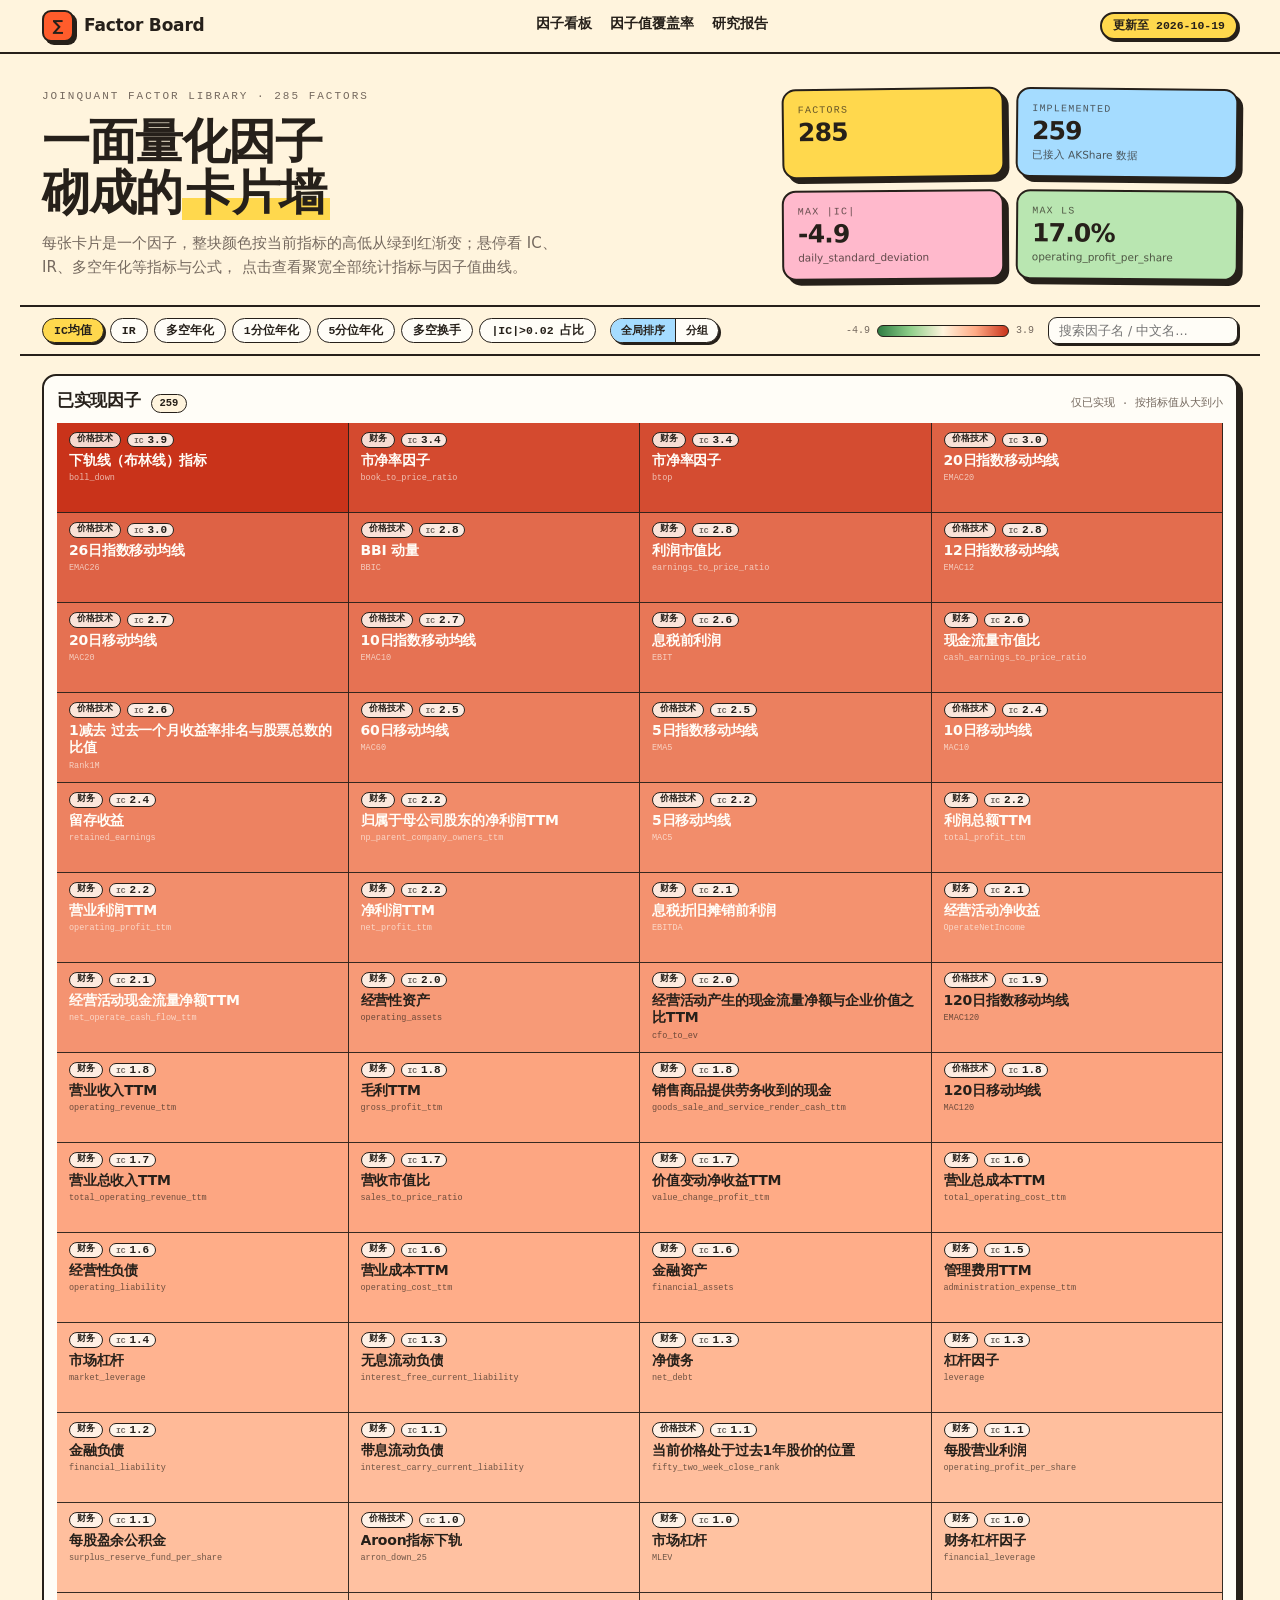
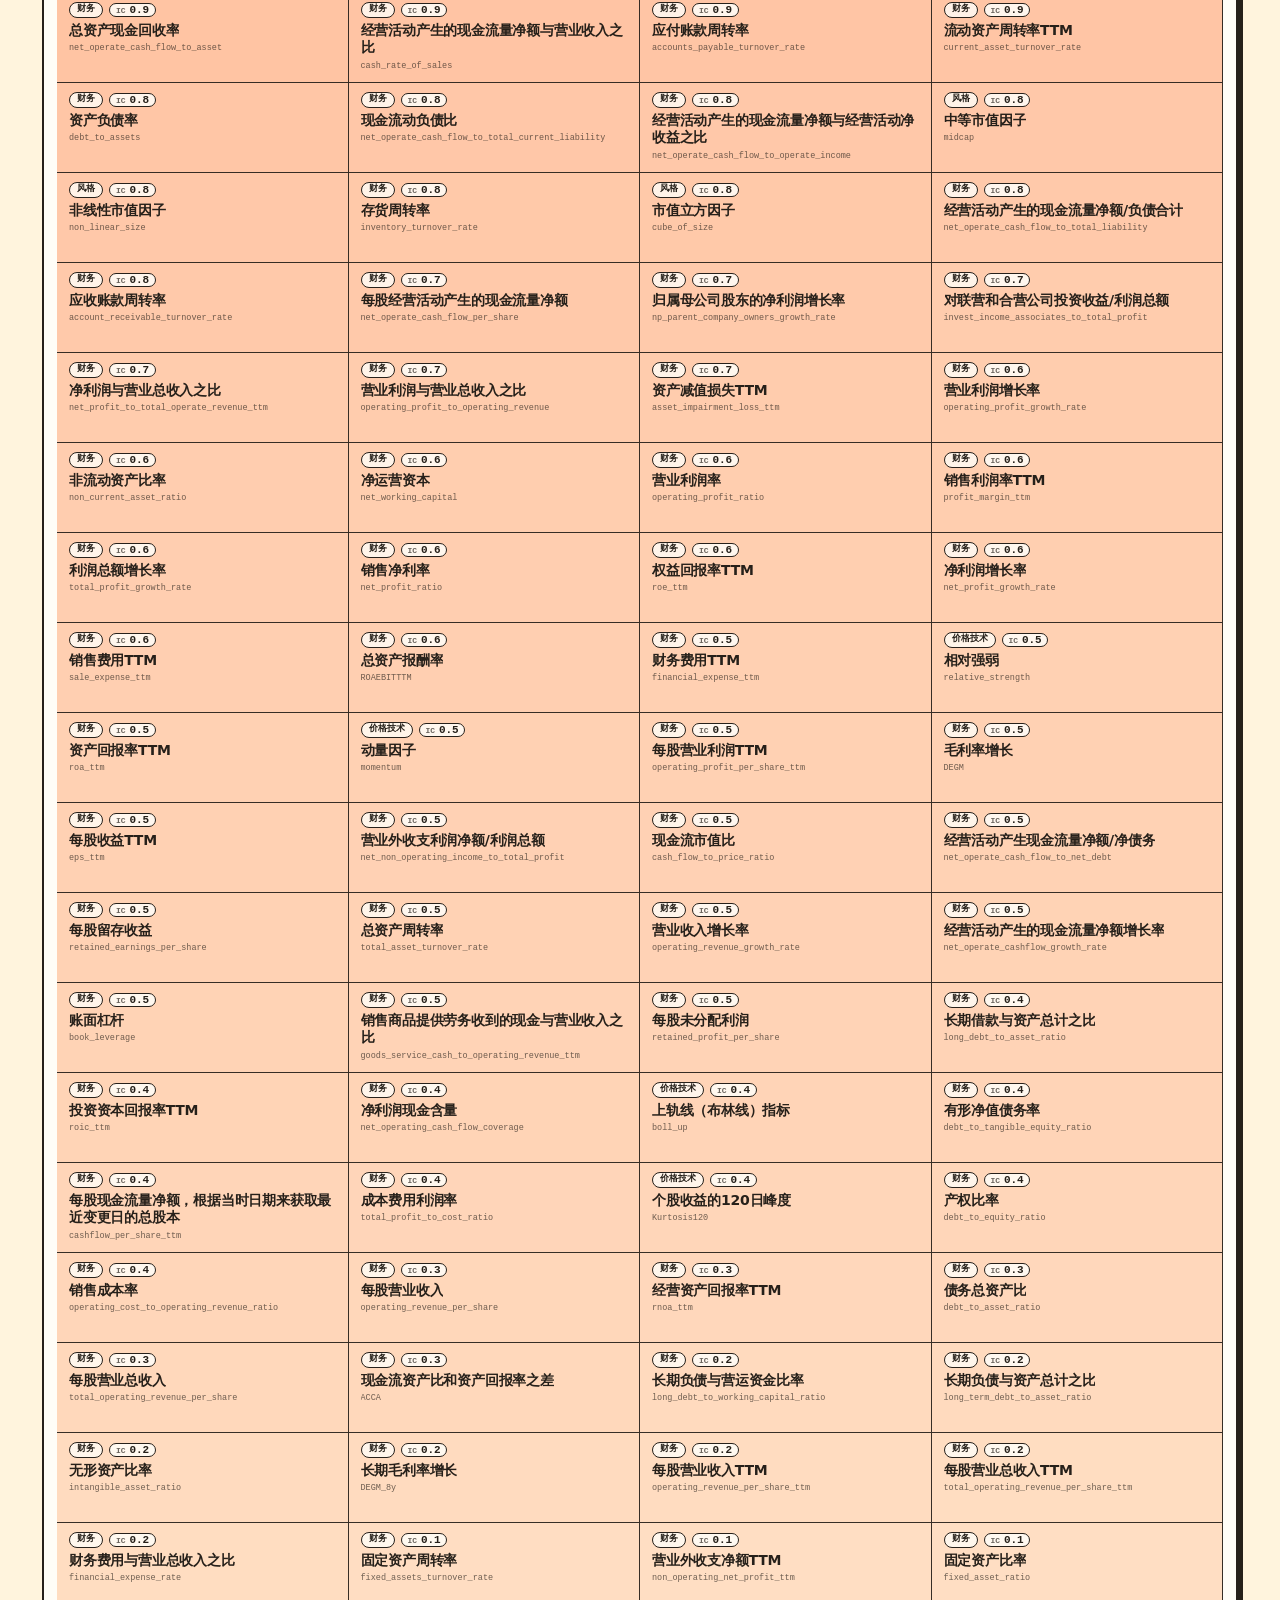
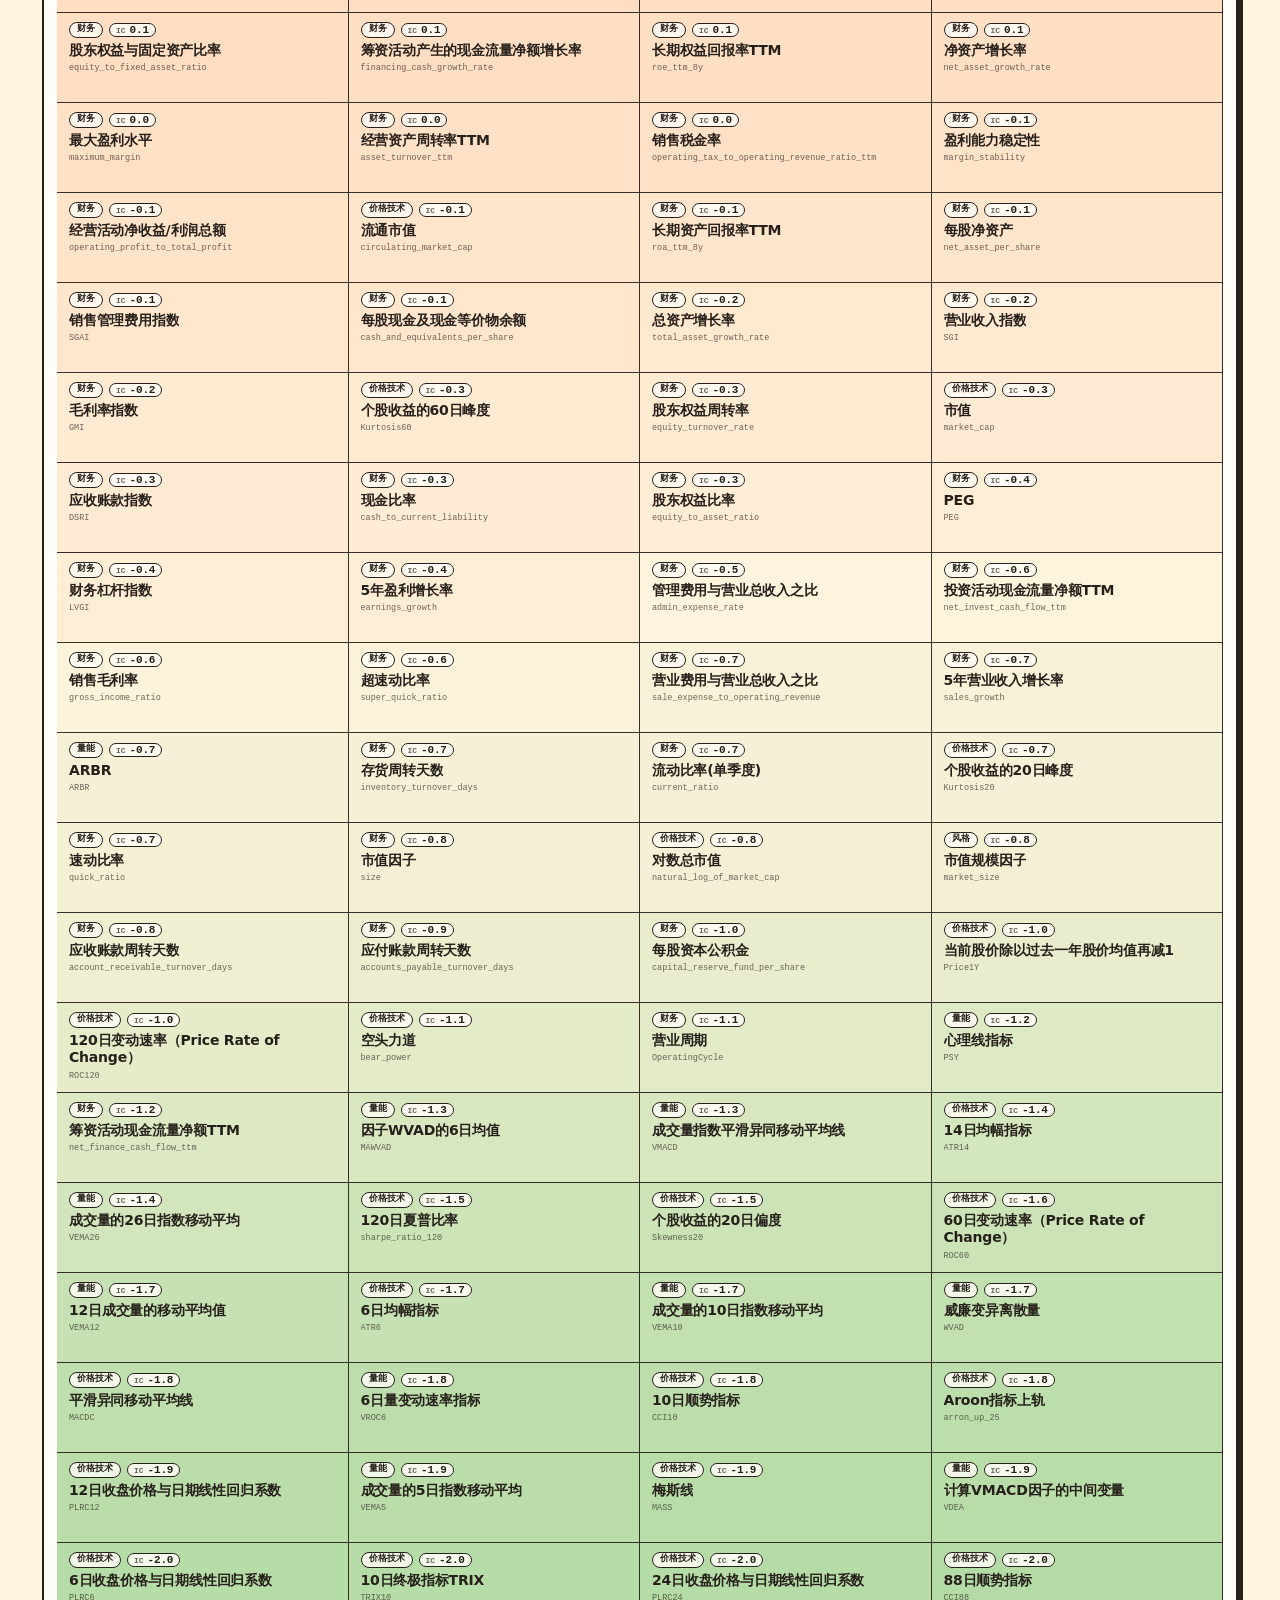
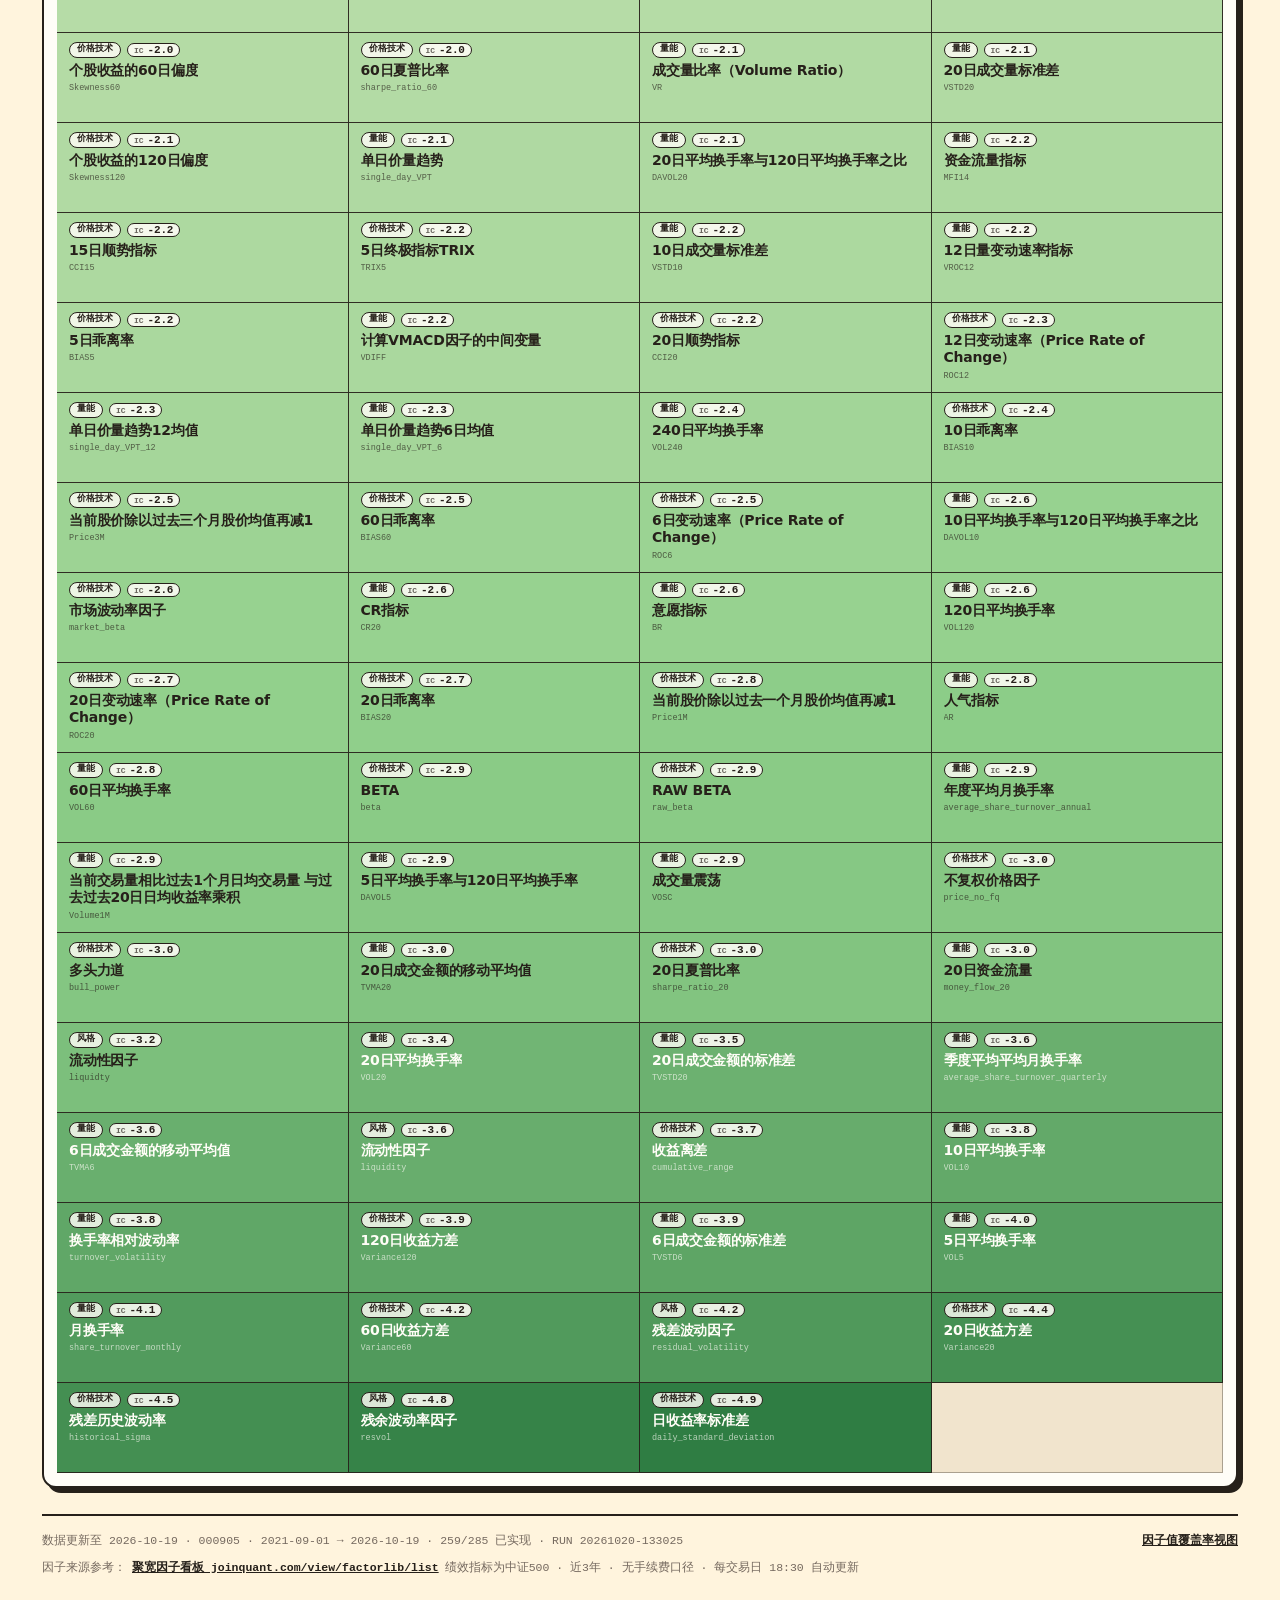
==== docs/index.html @ 03ec350a "first commit" ====
<!DOCTYPE html>
<html lang="zh-CN">
<head>
  <meta charset="utf-8" />
  <meta name="viewport" content="width=device-width, initial-scale=1" />
  <title>一面量化因子砌成的卡片墙 · 因子看板</title>
  <link rel="stylesheet" href="./assets/dashboard.css" />
</head>
<body>
  <nav class="navbar">
    <div class="navbar-inner">
      <div class="brand">
        <span class="brand-mark">∑</span>
        <span>Factor Board</span>
      </div>
      <div class="nav-links">
        <a href="#board">因子看板</a>
        <a href="./values.html">因子值覆盖率</a>
        <a href="../report.md">研究报告</a>
      </div>
      <span class="pill yellow mono" id="run-pill">RUN —</span>
    </div>
  </nav>

  <main class="wrap">
    <header class="hero">
      <div>
        <div class="eyebrow">JoinQuant Factor Library · 285 Factors</div>
        <h1>一面量化因子<br />砌成的<span class="hl">卡片墙</span></h1>
        <p class="lede">
          每张卡片是一个因子，整块颜色按当前指标的高低从绿到红渐变；悬停看 IC、IR、多空年化等指标与公式，
          点击查看聚宽全部统计指标与因子值曲线。
        </p>
      </div>
      <div class="hero-stats" id="hero-stats"></div>
    </header>

    <div class="toolbar" id="toolbar">
      <div class="toolbar-inner">
        <div class="metric-chips" id="metric-chips"></div>
        <div class="layout-chips" id="layout-chips">
          <button type="button" class="lchip" data-layout="global" aria-pressed="true">全局排序</button>
          <button type="button" class="lchip" data-layout="group" aria-pressed="false">分组</button>
        </div>
        <div class="legend">
          <span class="legend-label" id="legend-low">—</span>
          <span class="legend-bar" id="legend-bar"></span>
          <span class="legend-label" id="legend-high">—</span>
        </div>
        <input class="search-box" id="search" type="search" placeholder="搜索因子名 / 中文名…" aria-label="搜索因子" />
      </div>
    </div>

    <div id="board">
      <div class="empty">正在加载因子数据…</div>
    </div>

    <footer>
      <div class="footer-row">
        <span id="footer-meta">—</span>
        <a href="./values.html">因子值覆盖率视图</a>
      </div>
      <div class="footer-row footer-source">
        <span>因子来源参考：</span>
        <a href="https://www.joinquant.com/view/factorlib/list" target="_blank" rel="noopener">聚宽因子看板 joinquant.com/view/factorlib/list</a>
        <span class="footer-note">绩效指标为中证500 · 近3年 · 无手续费口径 · 每交易日 18:30 自动更新</span>
      </div>
    </footer>
  </main>

  <div class="tip" id="tip" role="tooltip"></div>

  <div class="modal" id="modal" aria-hidden="true" role="dialog" aria-modal="true">
    <div class="modal-panel" id="modal-panel">
      <button class="modal-close" id="modal-close" type="button" aria-label="关闭">×</button>
      <div id="modal-body"></div>
    </div>
  </div>

  <script src="./assets/echarts.min.js"></script>
  <script src="./data/factor-metrics.js"></script>
  <script src="./assets/dashboard.js"></script>
  <noscript>
    <p style="max-width:1240px;margin:0 auto;padding:24px;">本页面需要启用 JavaScript 才能渲染因子卡片墙。</p>
  </noscript>
</body>
</html>
---- docs/assets/dashboard.css ----
:root {
  --bg: #fff4dd;
  --surface: #fffdf7;
  --text: #26201a;
  --muted: #75695f;
  --orange: #ff5c2b;
  --yellow: #ffd84d;
  --pink: #ffb9cc;
  --blue: #a5dcff;
  --green: #b9e6b1;
  --border: 2px solid var(--text);
  --shadow-sm: 3px 3px 0 var(--text);
  --shadow-md: 5px 5px 0 var(--text);
  --shadow-lg: 7px 7px 0 var(--text);
  --radius-sm: 10px;
  --radius-md: 14px;
  --radius-lg: 20px;
  --grid: #eadfcb;
  --neutral: #f7efdd;
}

* { box-sizing: border-box; }

html { scroll-behavior: smooth; }

body {
  margin: 0;
  background: var(--bg);
  color: var(--text);
  font-family: Inter, ui-sans-serif, system-ui, -apple-system, "PingFang SC",
    "Hiragino Sans GB", "Microsoft YaHei", sans-serif;
  line-height: 1.6;
  overflow-x: hidden;
  -webkit-font-smoothing: antialiased;
}

.wrap { max-width: 1240px; margin: 0 auto; padding: 0 22px 64px; }

.mono { font-family: ui-monospace, SFMono-Regular, Menlo, Monaco, Consolas, monospace; }

/* ---------------- navbar ---------------- */
.navbar {
  position: sticky;
  top: 0;
  z-index: 40;
  background: var(--bg);
  border-bottom: var(--border);
}
.navbar-inner {
  max-width: 1240px;
  margin: 0 auto;
  padding: 10px 22px;
  display: flex;
  align-items: center;
  justify-content: space-between;
  gap: 16px;
}
.brand { display: flex; align-items: center; gap: 10px; font-weight: 900; font-size: 17px; letter-spacing: -0.2px; }
.brand-mark {
  width: 32px; height: 32px; display: grid; place-items: center;
  background: var(--orange); border: var(--border); border-radius: 9px;
  box-shadow: var(--shadow-sm); font-size: 15px;
}
.nav-links { display: flex; gap: 18px; font-size: 13.5px; }
.nav-links a {
  color: var(--text); text-decoration: none; font-weight: 700;
  padding-bottom: 2px; border-bottom: 2px solid transparent;
}
.nav-links a:hover, .nav-links a:focus-visible { border-bottom-color: var(--orange); }
.pill {
  display: inline-flex; align-items: center; gap: 6px;
  border: var(--border); border-radius: 999px; padding: 3px 11px;
  font-family: ui-monospace, SFMono-Regular, Menlo, Consolas, monospace;
  font-size: 11.5px; font-weight: 700; background: var(--surface);
  box-shadow: 2px 2px 0 var(--text); white-space: nowrap;
}
.pill.yellow { background: var(--yellow); }
.pill.green { background: var(--green); }
.pill.pink { background: var(--pink); }
.pill.blue { background: var(--blue); }

/* ---------------- hero ---------------- */
.hero {
  display: grid;
  grid-template-columns: 1.4fr 0.9fr;
  gap: 30px;
  align-items: center;
  padding: 34px 0 26px;
}
.eyebrow {
  font-family: ui-monospace, SFMono-Regular, Menlo, Consolas, monospace;
  font-size: 11px; letter-spacing: 2px; text-transform: uppercase;
  color: var(--muted); margin-bottom: 10px;
}
h1 {
  font-family: ui-rounded, "Hiragino Sans GB", "PingFang SC", system-ui, sans-serif;
  font-size: clamp(30px, 4vw, 48px);
  line-height: 1.08;
  font-weight: 900;
  letter-spacing: -1.4px;
  margin: 0 0 12px;
}
h1 .hl { background: linear-gradient(transparent 60%, var(--yellow) 60%); padding: 0 4px; }
.lede { font-size: 15px; color: var(--muted); margin: 0; max-width: 56ch; }

.hero-stats { display: grid; grid-template-columns: 1fr 1fr; gap: 12px; }
.hero-sticker {
  border: var(--border); border-radius: var(--radius-md);
  box-shadow: var(--shadow-md); padding: 12px 14px; background: var(--surface);
}
.hero-sticker:nth-child(1) { background: var(--yellow); transform: rotate(-0.7deg); }
.hero-sticker:nth-child(2) { background: var(--blue); transform: rotate(0.6deg); }
.hero-sticker:nth-child(3) { background: var(--pink); transform: rotate(-0.4deg); }
.hero-sticker:nth-child(4) { background: var(--green); transform: rotate(0.5deg); }
.hero-sticker .k {
  font-family: ui-monospace, Menlo, monospace; font-size: 10px; letter-spacing: 1.2px;
  text-transform: uppercase; color: rgba(38, 32, 26, 0.7);
}
.hero-sticker .v {
  font-family: ui-rounded, "Hiragino Sans GB", system-ui, sans-serif;
  font-size: 25px; font-weight: 900; line-height: 1.15; letter-spacing: -0.8px;
}
.hero-sticker .n { font-size: 10.5px; color: rgba(38, 32, 26, 0.72); }

/* ---------------- toolbar ---------------- */
.toolbar {
  position: sticky;
  top: 53px;
  z-index: 30;
  background: var(--bg);
  border-top: var(--border);
  border-bottom: var(--border);
  margin: 0 -22px 18px;
  padding: 10px 22px;
}
.toolbar-inner {
  max-width: 1240px; margin: 0 auto;
  display: flex; align-items: center; gap: 14px; flex-wrap: wrap;
}
.metric-chips { display: flex; gap: 6px; flex-wrap: wrap; }
.mchip {
  border: 1.5px solid var(--text); border-radius: 999px; background: var(--surface);
  padding: 4px 11px; font-size: 11.5px; font-weight: 800; cursor: pointer;
  font-family: ui-monospace, Menlo, monospace; color: var(--text);
  transition: transform 0.06s ease, box-shadow 0.06s ease;
}
.mchip[aria-pressed="true"] { background: var(--yellow); box-shadow: 2px 2px 0 var(--text); }
.mchip:hover { transform: translate(1px, 1px); }
.mchip:focus-visible { outline: 3px solid var(--blue); outline-offset: 2px; }

.layout-chips {
  display: inline-flex;
  border: 1.5px solid var(--text);
  border-radius: 999px;
  overflow: hidden;
  box-shadow: 2px 2px 0 var(--text);
  background: var(--surface);
}
.lchip {
  border: 0;
  background: transparent;
  color: var(--text);
  padding: 4px 10px;
  font-family: ui-monospace, Menlo, monospace;
  font-size: 11px;
  font-weight: 800;
  cursor: pointer;
}
.lchip + .lchip { border-left: 1.5px solid var(--text); }
.lchip[aria-pressed="true"] { background: var(--blue); }
.lchip:focus-visible { outline: 3px solid var(--orange); outline-offset: -3px; }

.legend { display: flex; align-items: center; gap: 7px; margin-left: auto; }
.legend-label {
  font-family: ui-monospace, Menlo, monospace; font-size: 10px;
  color: var(--muted); white-space: nowrap;
}
.legend-bar {
  width: 132px; height: 12px; border: 1.5px solid var(--text);
  border-radius: 999px;
  background: linear-gradient(90deg, #2f7d43, #8fcf8a, #fff4dd, #ffab86, #c9331a);
}
.legend-bar.seq { background: linear-gradient(90deg, #2f7d43, #8fcf8a, #fff4dd, #ffab86, #c9331a); }

.search-box {
  border: 1.5px solid var(--text); border-radius: 9px; background: var(--surface);
  padding: 5px 10px; font-size: 12.5px; font-family: inherit; color: var(--text);
  width: 190px; box-shadow: 2px 2px 0 var(--text);
}
.search-box:focus-visible { outline: 3px solid var(--blue); outline-offset: 2px; }

/* ---------------- band ---------------- */
.band {
  background: var(--surface);
  border: var(--border);
  border-radius: var(--radius-md);
  scroll-margin-top: 108px;
  box-shadow: var(--shadow-md);
  padding: 11px 13px 13px;
  margin-bottom: 16px;
}
.band-head { display: flex; align-items: baseline; gap: 10px; margin-bottom: 9px; flex-wrap: wrap; }
.band-name {
  font-family: ui-rounded, "Hiragino Sans GB", system-ui, sans-serif;
  font-size: 17px; font-weight: 900; letter-spacing: -0.3px;
}
.band-count {
  font-family: ui-monospace, Menlo, monospace; font-size: 10.5px; font-weight: 700;
  border: 1.5px solid var(--text); border-radius: 999px; padding: 0 8px;
  background: var(--bg);
}
.band-note { font-size: 11px; color: var(--muted); margin-left: auto; font-family: ui-monospace, Menlo, monospace; }

.tiles {
  display: grid;
  grid-template-columns: repeat(4, minmax(0, 1fr));
  gap: 0;
}

.fcard {
  position: relative;
  display: flex;
  flex-direction: column;
  gap: 4px;
  text-align: left;
  padding: 9px 12px 8px;
  background: #fff4dd;
  border: 0;
  border-radius: 0;
  box-shadow: inset -1px -1px 0 rgba(38, 32, 26, 0.92);
  cursor: pointer;
  min-height: 90px;
  overflow: hidden;
  transition: transform 0.08s ease, box-shadow 0.08s ease, opacity 0.12s ease;
}
.fcard:hover, .fcard:focus-visible {
  transform: scale(1.035);
  box-shadow: 0 0 0 2px #fffdf7, 0 0 0 4px var(--text);
  outline: none;
  z-index: 4;
}
.fc-top { display: flex; align-items: center; gap: 6px; }
.fc-group {
  font-family: ui-monospace, Menlo, monospace;
  font-size: 9px; font-weight: 700; line-height: 1.55;
  border: 1.5px solid var(--text); border-radius: 999px;
  padding: 0 7px; background: rgba(255, 253, 247, 0.82);
  color: #26201a; white-space: nowrap;
}
.fc-metric {
  margin-left: auto;
  display: inline-flex; align-items: baseline; gap: 4px;
  border: 1.5px solid var(--text); border-radius: 7px;
  padding: 0 6px; background: rgba(255, 253, 247, 0.88);
  color: #26201a;
  font-family: ui-monospace, Menlo, monospace; white-space: nowrap;
}
.fc-metric i { font-style: normal; font-size: 8px; font-weight: 700; opacity: 0.68; }
.fc-metric b { font-size: 11px; letter-spacing: -0.2px; }

.fc-title {
  font-family: ui-rounded, "Hiragino Sans GB", system-ui, sans-serif;
  font-size: 14px; font-weight: 900; line-height: 1.22; letter-spacing: -0.2px;
  display: -webkit-box; -webkit-line-clamp: 2; -webkit-box-orient: vertical; overflow: hidden;
}
.fc-name {
  font-family: ui-monospace, Menlo, monospace;
  font-size: 8.5px; color: inherit; opacity: 0.66;
  white-space: nowrap; overflow: hidden; text-overflow: ellipsis;
}

.fcard.dim { opacity: 0.12; }
.fcard.hit { box-shadow: inset 0 0 0 2.5px var(--orange); }
.fcard.ghost {
  background: #f1e4cd;
  box-shadow: inset -1px -1px 0 rgba(38, 32, 26, 0.35);
  pointer-events: none;
}

/* ---------------- tooltip ---------------- */
.tip {
  position: fixed;
  z-index: 60;
  width: 360px;
  max-height: 400px;
  overflow: hidden;
  background: var(--surface);
  border: var(--border);
  border-radius: 12px;
  box-shadow: var(--shadow-md);
  padding: 12px 14px;
  pointer-events: none;
  opacity: 0;
  transform: translateY(4px);
  transition: opacity 0.1s ease, transform 0.1s ease;
}
.tip.show { opacity: 1; transform: translateY(0); }
.tip .t-name {
  font-family: ui-monospace, Menlo, monospace; font-size: 10.5px; font-weight: 700;
  word-break: break-all; line-height: 1.35; color: var(--muted);
}
.tip .t-intro { font-size: 15px; font-weight: 900; margin: 2px 0 7px; line-height: 1.3; }
.tip .t-formula {
  font-size: 11.5px; line-height: 1.55;
  background: #fff7e6; border: 1.5px solid var(--grid); border-radius: 8px;
  padding: 6px 8px; max-height: 118px; overflow: auto; word-break: break-word;
}
.tip .t-formula.empty { color: var(--muted); font-style: italic; }
.tip .t-note { font-size: 11.5px; margin-top: 7px; line-height: 1.5; }
.tip .t-warn { font-size: 11px; margin-top: 6px; color: #a4553a; line-height: 1.5; }
.tip .t-grid { display: grid; grid-template-columns: 1fr 1fr; gap: 5px 10px; margin: 8px 0; }
.tip .t-k { font-family: ui-monospace, Menlo, monospace; font-size: 9px; color: var(--muted); letter-spacing: 0.3px; }
.tip .t-v { font-family: ui-monospace, Menlo, monospace; font-size: 12px; font-weight: 700; }
.tip .t-foot { margin-top: 8px; font-size: 10.5px; color: var(--orange); font-weight: 800; }

/* ---------------- modal ---------------- */
.modal {
  position: fixed; inset: 0; z-index: 70;
  display: none;
  align-items: flex-start; justify-content: center;
  padding: 40px 18px;
  background: rgba(38, 32, 26, 0.42);
  overflow-y: auto;
}
.modal.open { display: flex; }
.modal-panel {
  width: min(1000px, 100%);
  max-height: calc(100vh - 48px);
  display: flex;
  flex-direction: column;
  overflow-y: auto;
  background: var(--surface);
  border: var(--border);
  border-radius: var(--radius-lg);
  box-shadow: var(--shadow-lg);
  padding: 22px 24px 24px;
  position: relative;
  animation: pop 0.14s ease-out;
}
@keyframes pop { from { transform: translateY(8px); opacity: 0; } to { transform: none; opacity: 1; } }

.modal-close {
  position: sticky;
  top: 0;
  align-self: flex-end;
  z-index: 6;
  width: 32px; height: 32px; border: var(--border); border-radius: 9px;
  background: var(--pink); font-weight: 900; font-size: 15px; cursor: pointer;
  box-shadow: 2px 2px 0 var(--text); line-height: 1;
  margin: -6px -4px -30px 0;
}
.modal-close:hover { transform: translate(1px, 1px); box-shadow: none; }

.m-eyebrow {
  font-family: ui-monospace, Menlo, monospace; font-size: 10.5px; letter-spacing: 1.4px;
  text-transform: uppercase; color: var(--muted);
}
.m-title {
  font-family: ui-rounded, "Hiragino Sans GB", system-ui, sans-serif;
  font-size: 26px; font-weight: 900; letter-spacing: -0.7px; margin: 2px 0 2px;
  padding-right: 40px;
}
.m-name { font-family: ui-monospace, Menlo, monospace; font-size: 11.5px; word-break: break-all; color: var(--muted); }
.m-pills { display: flex; gap: 6px; flex-wrap: wrap; margin: 10px 0 14px; }

.m-stats { display: grid; grid-template-columns: repeat(4, 1fr); gap: 10px; margin-bottom: 14px; }
.m-stat {
  border: 1.5px solid var(--text); border-radius: 11px; padding: 8px 10px;
  background: var(--bg);
}
.m-stat .k { font-family: ui-monospace, Menlo, monospace; font-size: 9.5px; color: var(--muted); text-transform: uppercase; letter-spacing: 1px; }
.m-stat .v { font-family: ui-rounded, "Hiragino Sans GB", system-ui, sans-serif; font-size: 21px; font-weight: 900; letter-spacing: -0.6px; }

.m-charts { display: grid; grid-template-columns: 1fr 1fr; gap: 12px; }
.m-chart-card {
  border: 1.5px solid var(--text); border-radius: 12px; background: var(--surface); padding: 8px 8px 4px;
}
.m-chart-card h4 {
  margin: 0 0 2px 4px; font-size: 11px; font-family: ui-monospace, Menlo, monospace;
  letter-spacing: 0.6px; text-transform: uppercase; color: var(--muted);
}
.m-chart { height: 190px; }

.m-series-card {
  border: 1.5px solid var(--text); border-radius: 12px;
  background: var(--surface); padding: 10px 10px 6px; margin-bottom: 12px;
}
.m-series-card h4 {
  margin: 0 0 2px 2px; font-size: 11px; font-family: ui-monospace, Menlo, monospace;
  letter-spacing: 0.6px; text-transform: uppercase; color: var(--muted);
}
.m-series-card .m-series { height: 250px; }
.m-series-card .m-coverage { height: 108px; }
.m-series-card .m-hint {
  font-size: 10.5px; color: var(--muted); margin: 4px 2px 2px; line-height: 1.5;
}
.m-series-card .m-hint.warn { color: #a4553a; }

.m-table-wrap { overflow-x: auto; }
.m-table { min-width: 620px; }

.m-block {
  margin-top: 14px; border: 1.5px solid var(--text); border-radius: 12px;
  padding: 10px 12px; background: #fff7e6;
}
.m-block h4 { margin: 0 0 4px; font-size: 11px; font-family: ui-monospace, Menlo, monospace; letter-spacing: 1px; text-transform: uppercase; color: var(--muted); }
.m-block p { margin: 0; font-size: 12.5px; line-height: 1.6; word-break: break-word; }
.m-block.warn { background: var(--pink); }

.m-table { width: 100%; border-collapse: collapse; margin-top: 12px; font-size: 11.5px; }
.m-table th, .m-table td { border-bottom: 1px solid var(--grid); padding: 5px 6px; text-align: right; font-family: ui-monospace, Menlo, monospace; }
.m-table th:first-child, .m-table td:first-child { text-align: left; font-family: inherit; }
.m-table thead th { font-size: 10px; text-transform: uppercase; letter-spacing: 0.8px; color: var(--muted); }

footer {
  border-top: var(--border); margin-top: 26px; padding-top: 16px;
  display: flex; flex-direction: column; gap: 8px;
  color: var(--muted); font-size: 11.5px; font-family: ui-monospace, Menlo, monospace;
}
.footer-row { display: flex; flex-wrap: wrap; gap: 10px; align-items: baseline; justify-content: space-between; }
.footer-source { justify-content: flex-start; gap: 6px; }
.footer-note { color: var(--muted); }
footer a { color: var(--text); font-weight: 700; }
footer a:hover, footer a:focus-visible { color: var(--orange); }

.empty { padding: 40px; text-align: center; color: var(--muted); }

@media (max-width: 1100px) {
  .tiles { grid-template-columns: repeat(3, minmax(0, 1fr)); }
}
@media (max-width: 900px) {
  .hero { grid-template-columns: 1fr; }
  .hero-stats { grid-template-columns: 1fr 1fr; }
  .m-charts { grid-template-columns: 1fr; }
  .m-stats { grid-template-columns: 1fr 1fr; }
  .nav-links { display: none; }
  .legend { margin-left: 0; }
  .tiles { grid-template-columns: repeat(2, minmax(0, 1fr)); }
}
@media (max-width: 560px) {
  .wrap { padding: 0 12px 44px; }
  .navbar-inner { padding: 10px 12px; }
  .toolbar { margin: 0 -12px 14px; padding: 9px 12px; }
  .tiles { grid-template-columns: 1fr; gap: 0; }
  .fcard { min-height: 88px; }
  .search-box { width: 100%; }
  .modal { padding: 12px 8px; }
  .modal-panel { padding: 18px 14px; }
  .m-title { font-size: 21px; }
  .tip { width: 300px; }
}
@media (prefers-reduced-motion: reduce) {
  html { scroll-behavior: auto; }
  * { transition: none !important; animation: none !important; }
}
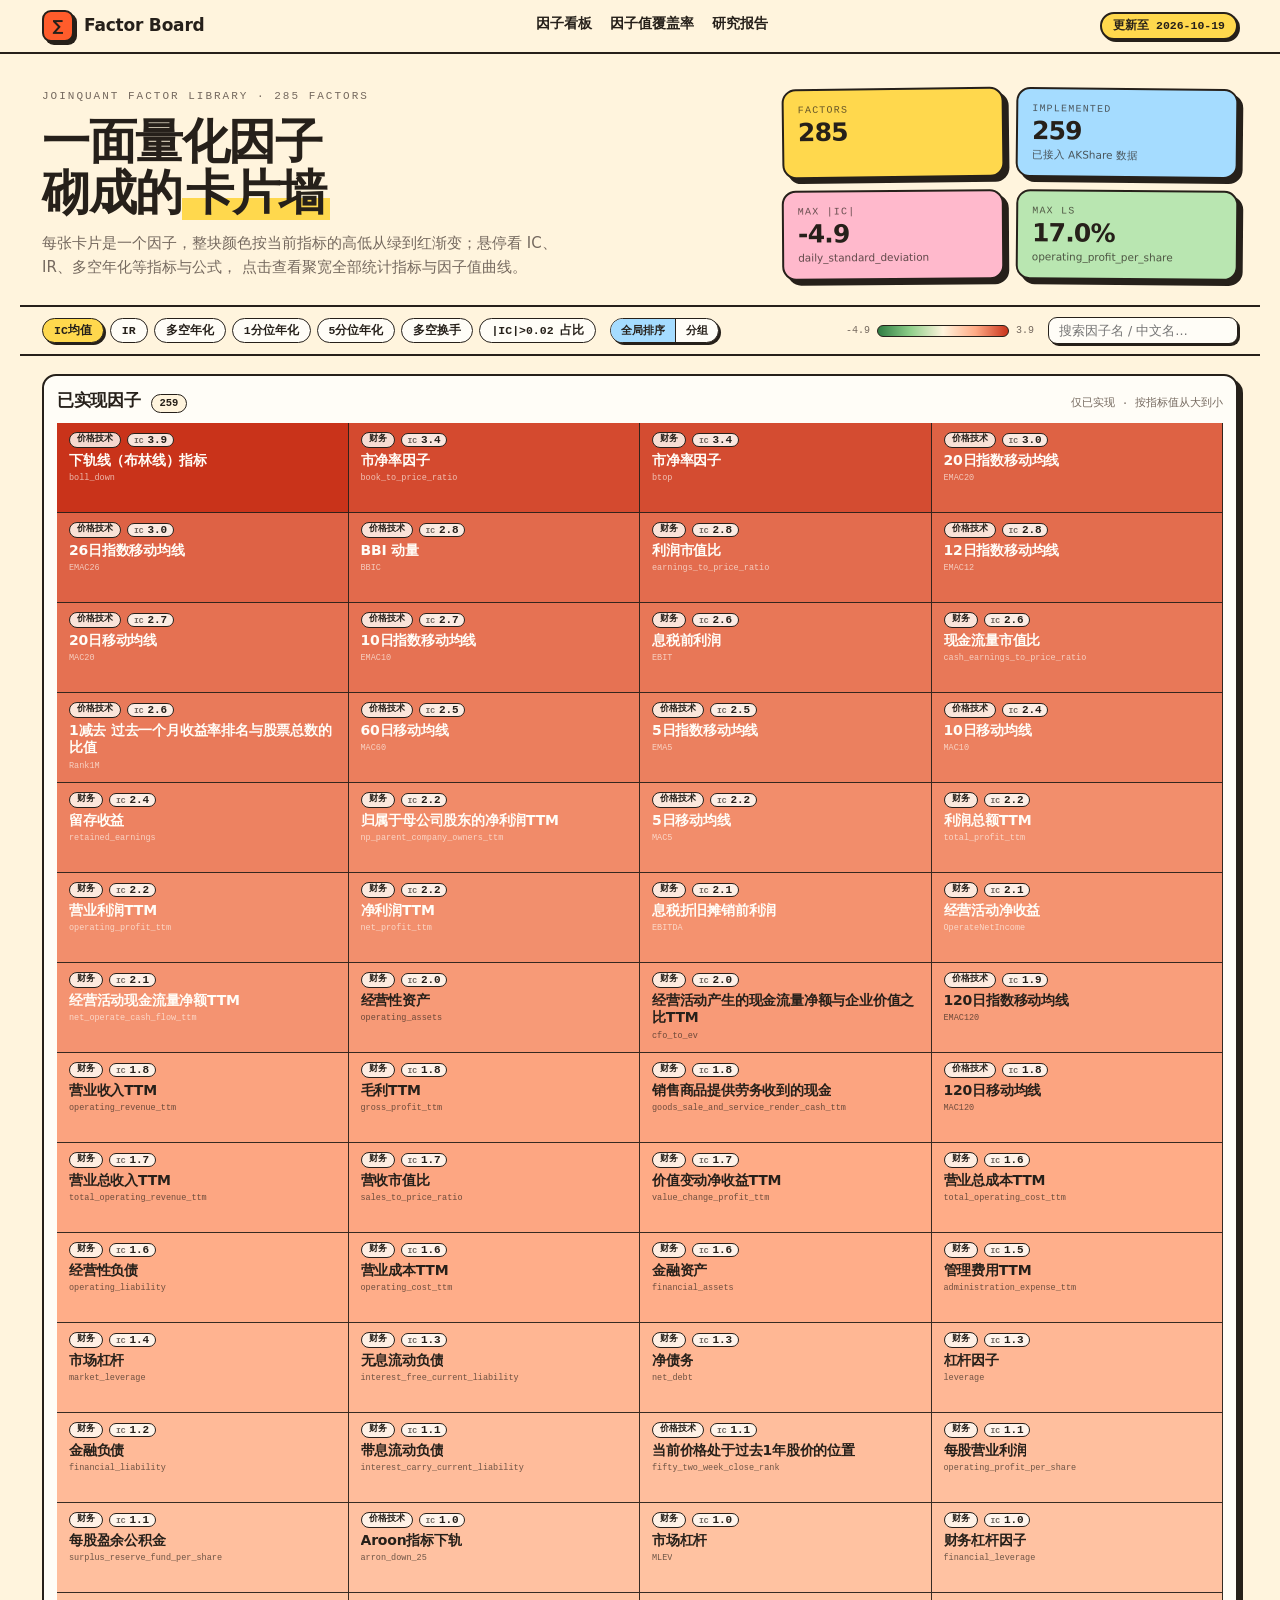
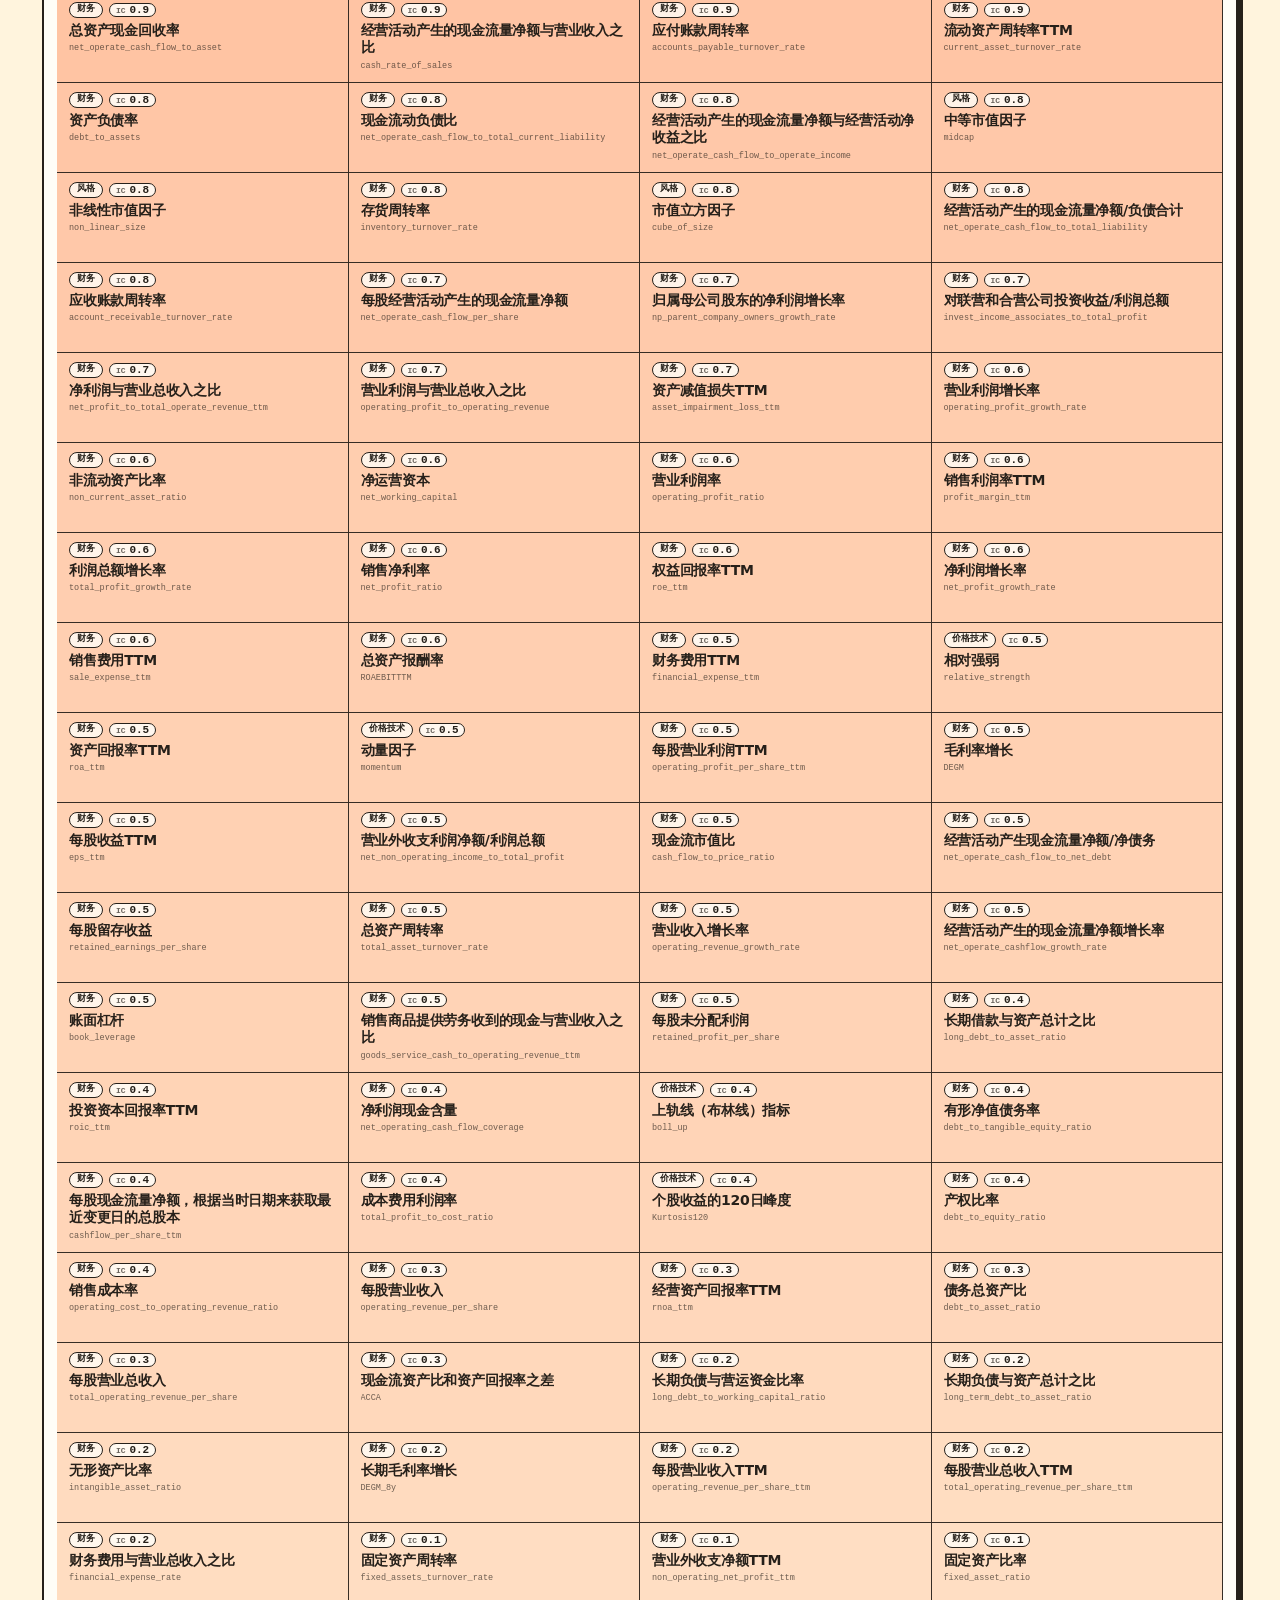
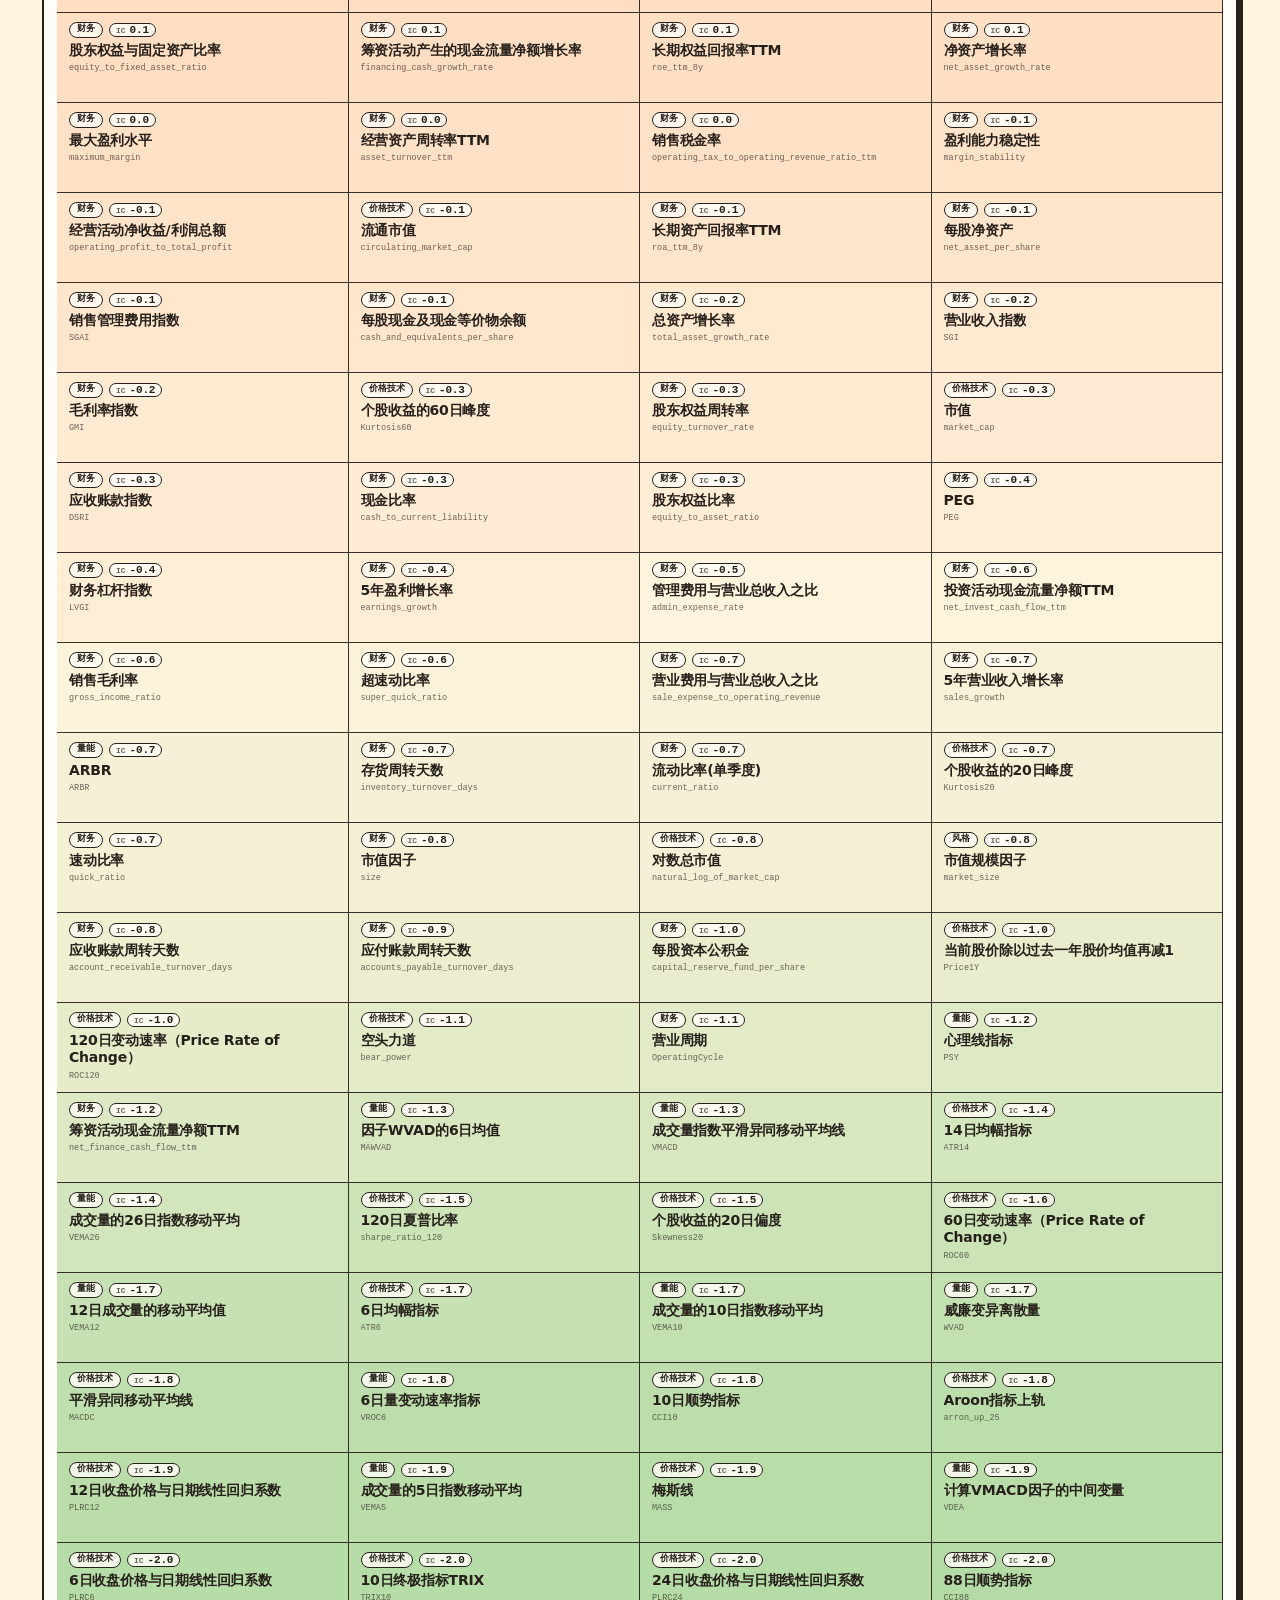
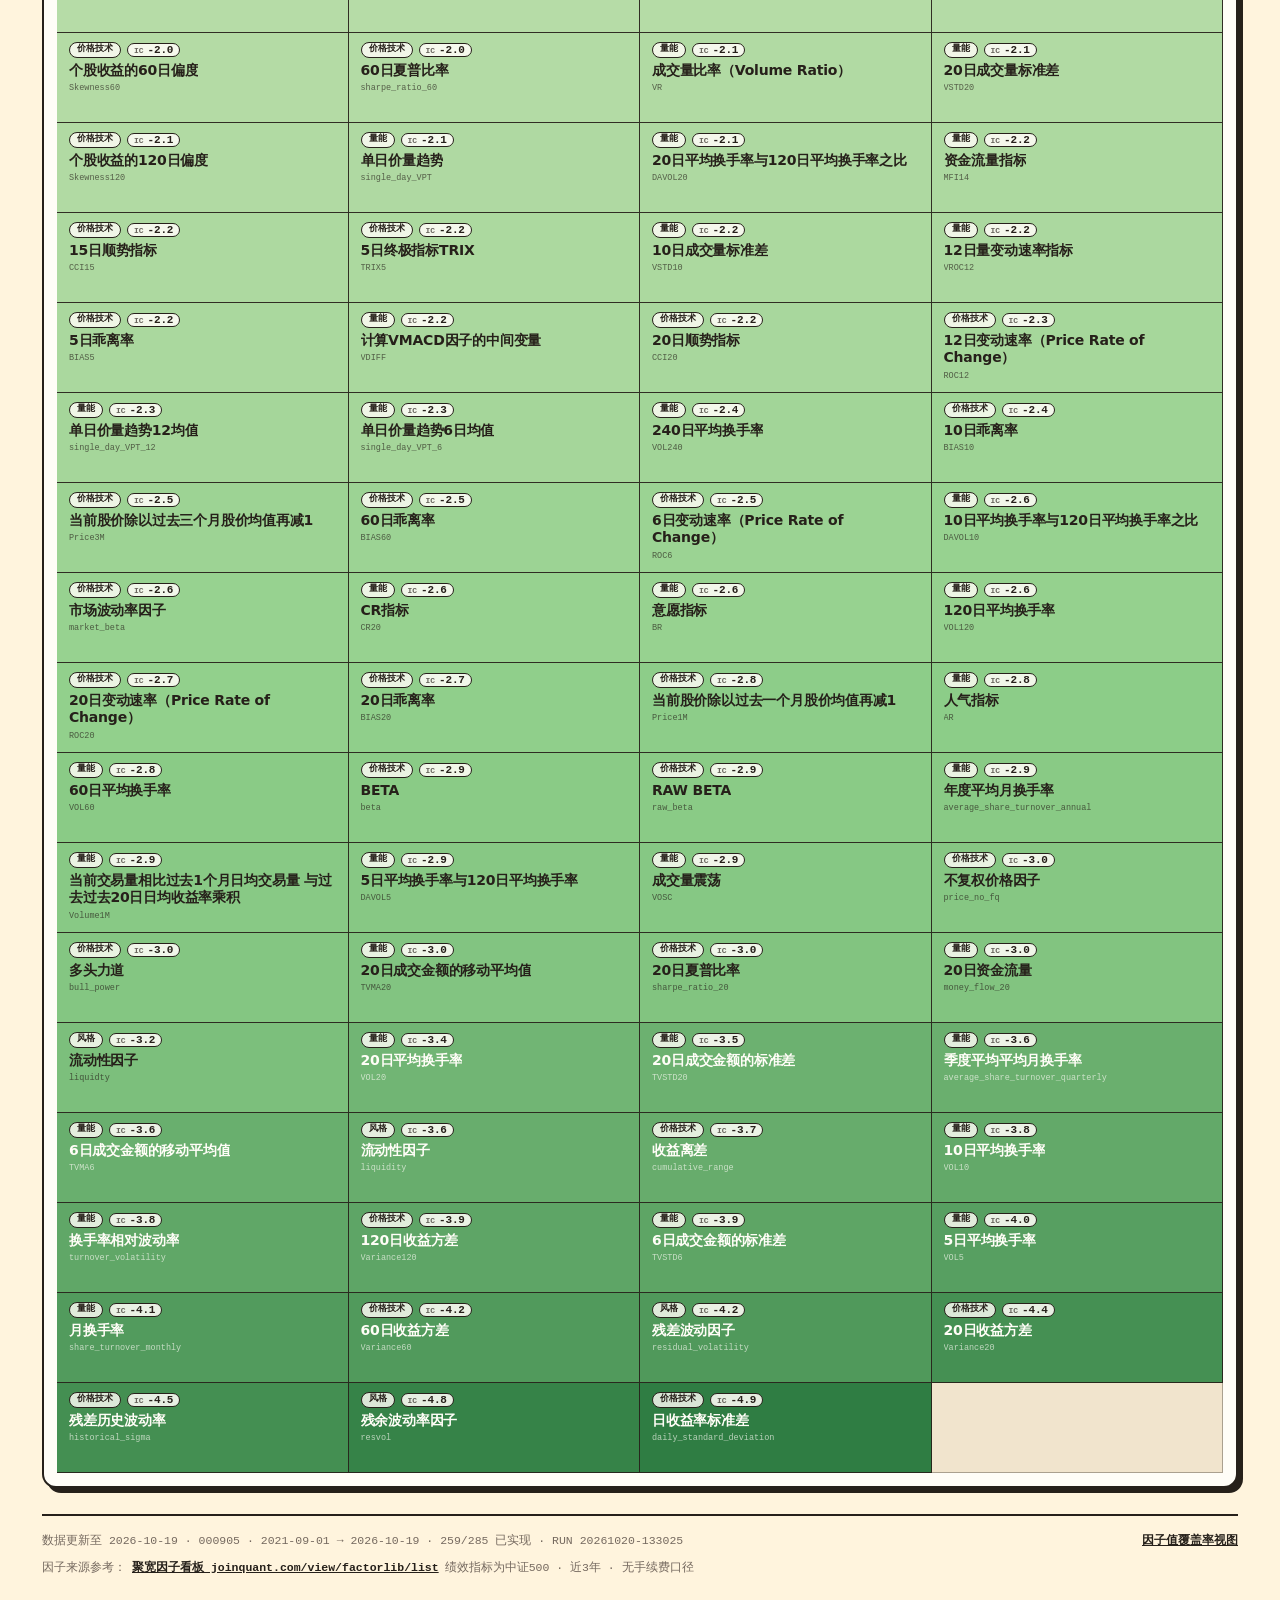
==== commit 86b50907: "cancel workflow run" ====
--- a/docs/index.html
+++ b/docs/index.html
@@ -63,7 +63,7 @@
       <div class="footer-row footer-source">
         <span>因子来源参考：</span>
         <a href="https://www.joinquant.com/view/factorlib/list" target="_blank" rel="noopener">聚宽因子看板 joinquant.com/view/factorlib/list</a>
-        <span class="footer-note">绩效指标为中证500 · 近3年 · 无手续费口径 · 每交易日 18:30 自动更新</span>
+        <span class="footer-note">绩效指标为中证500 · 近3年 · 无手续费口径</span>
       </div>
     </footer>
   </main>
